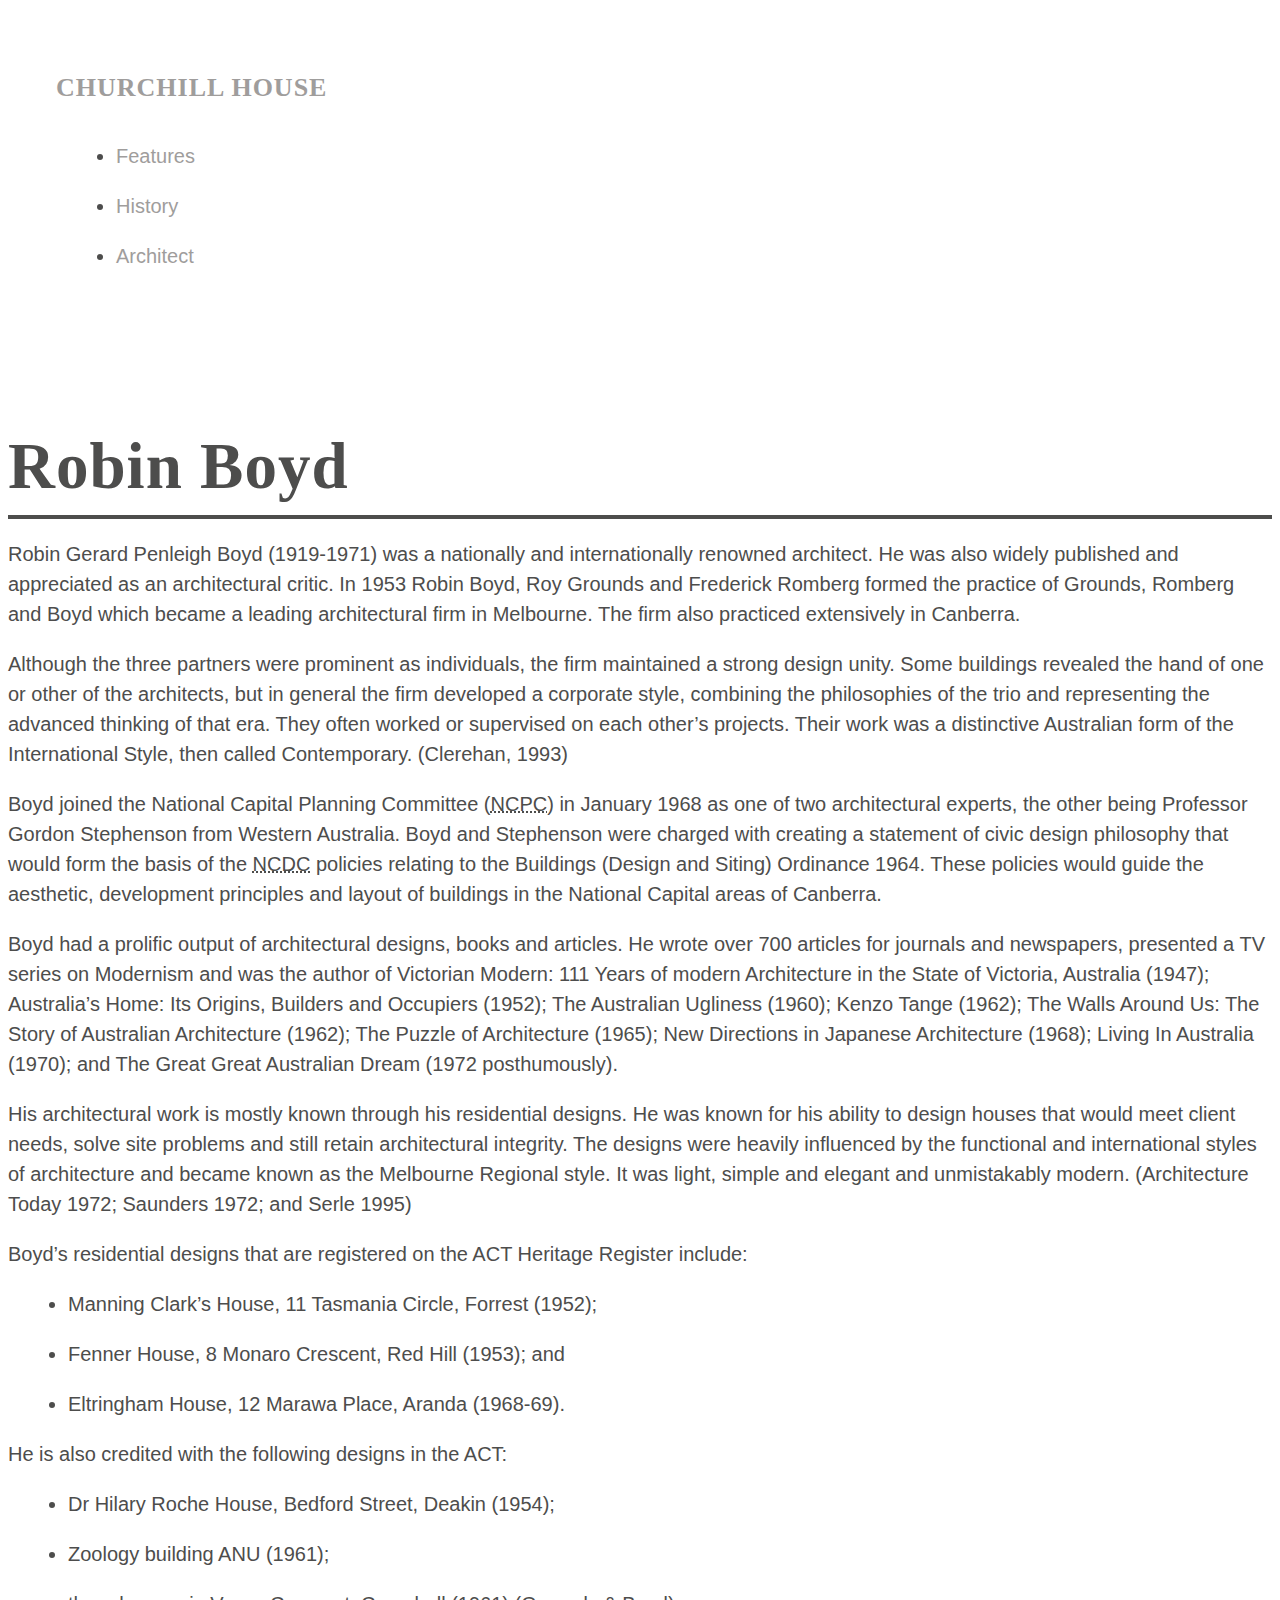
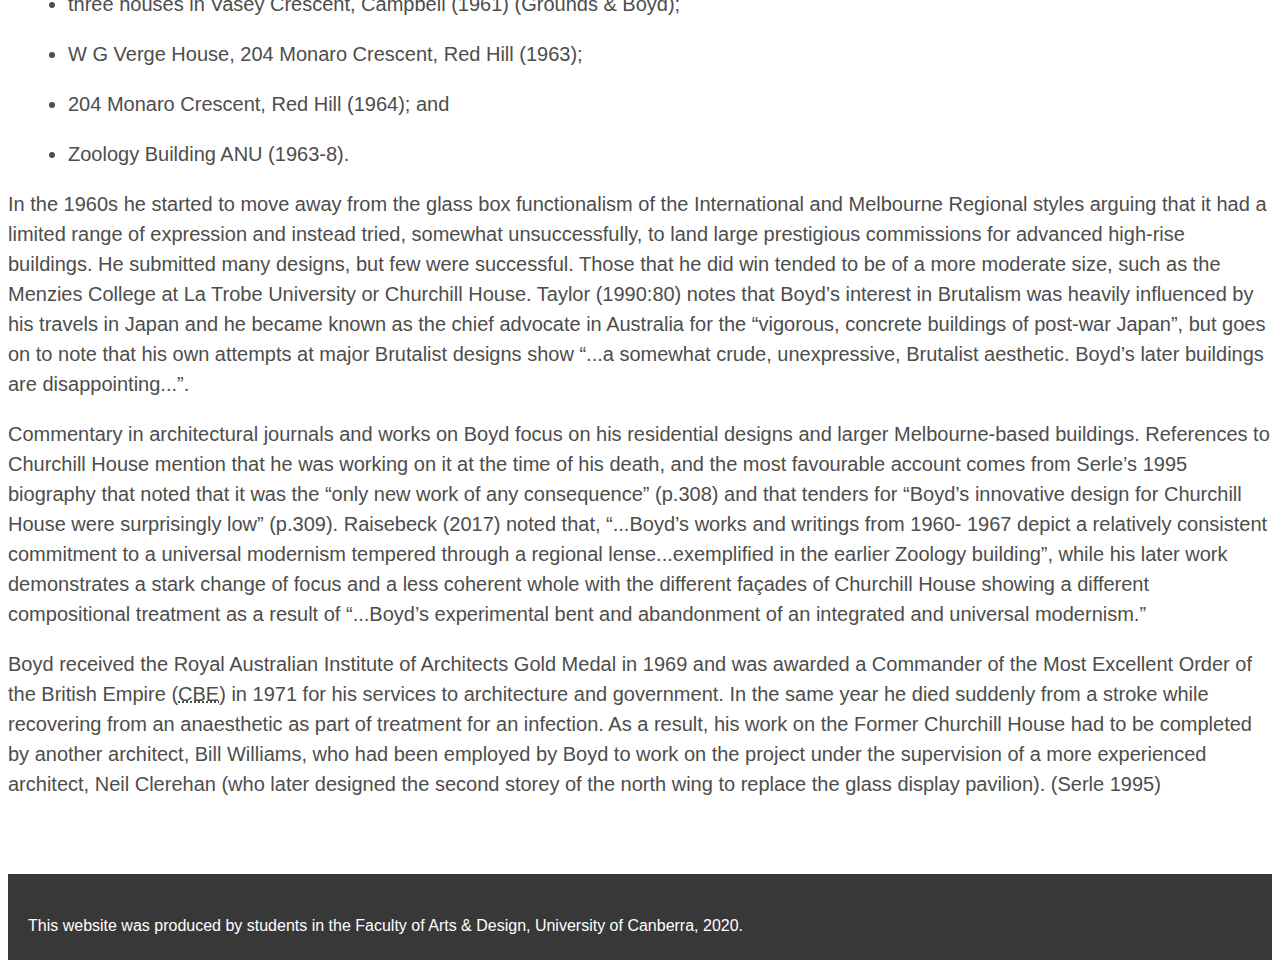
==== architect.html @ b117dc1c "Hamburger menu" ====
<!DOCTYPE html>

<html lang="en">

<head>
    <title>Churchill House</title>
    <meta charset="utf-8">
    <link href="assets/css/reset.css" rel="stylesheet">
    <link href="assets/css/styles.css" rel="stylesheet">
</head>

<body>
    <header>
        <!--Logo used as link to home/landing page-->
        <h1><a href="index.html">Churchill House</a></h1>

        <nav>
            <ul>
                <!--                <li><a href="index.html">Home</a></li>-->
                <li><a href="features.html">Features</a></li>
                <!--                <li><a href="gallery.html">Gallery</a></li>-->
                <li><a href="history.html">History</a></li>
                <li><a href="">Architect</a></li>
            </ul>
        </nav>

    </header>

    <main>

        <h2>Robin Boyd</h2>


        <p>Robin Gerard Penleigh Boyd (1919-1971) was a nationally and internationally renowned architect. He was also widely published and appreciated as an architectural critic. In 1953 Robin Boyd, Roy Grounds and Frederick Romberg formed the practice of Grounds, Romberg and Boyd which became a leading architectural firm in Melbourne. The firm also practiced extensively in Canberra.</p>

        <p>Although the three partners were prominent as individuals, the firm maintained a strong design unity. Some buildings revealed the hand of one or other of the architects, but in general the firm developed a corporate style, combining the philosophies of the trio and representing the advanced thinking of that era. They often worked or supervised on each other’s projects. Their work was a distinctive Australian form of the International Style, then called Contemporary. (Clerehan, 1993)</p>

        <p>Boyd joined the National Capital Planning Committee (<abbr title="National Capital Planning Committee">NCPC</abbr>) in January 1968 as one of two architectural experts, the other being Professor Gordon Stephenson from Western Australia. Boyd and Stephenson were charged with creating a statement of civic design philosophy that would form the basis of the <abbr title="National Capital Development Commission">NCDC</abbr> policies relating to the Buildings (Design and Siting) Ordinance 1964. These policies would guide the aesthetic, development principles and layout of buildings in the National Capital areas of Canberra.</p>

        <p>Boyd had a prolific output of architectural designs, books and articles. He wrote over 700 articles for journals and newspapers, presented a TV series on Modernism and was the author of Victorian Modern: 111 Years of modern Architecture in the State of Victoria, Australia (1947); Australia’s Home: Its Origins, Builders and Occupiers (1952); The Australian Ugliness (1960); Kenzo Tange (1962); The Walls Around Us: The Story of Australian Architecture (1962); The Puzzle of Architecture (1965); New Directions in Japanese Architecture (1968); Living In Australia (1970); and The Great Great Australian Dream (1972 posthumously).</p>

        <p>His architectural work is mostly known through his residential designs. He was known for his ability to design houses that would meet client needs, solve site problems and still retain architectural integrity. The designs were heavily influenced by the functional and international styles of architecture and became known as the Melbourne Regional style. It was light, simple and elegant and unmistakably modern. (Architecture Today 1972; Saunders 1972; and Serle 1995)</p>

        <p>Boyd’s residential designs that are registered on the ACT Heritage Register include:</p>

        <ul>
            <li>Manning Clark’s House, 11 Tasmania Circle, Forrest (1952);</li>
            <li>Fenner House, 8 Monaro Crescent, Red Hill (1953); and</li>
            <li>Eltringham House, 12 Marawa Place, Aranda (1968-69).</li>
        </ul>

        <p>He is also credited with the following designs in the ACT:</p>

        <ul>
            <li>Dr Hilary Roche House, Bedford Street, Deakin (1954);</li>
            <li>Zoology building ANU (1961);</li>
            <li>three houses in Vasey Crescent, Campbell (1961) (Grounds &amp; Boyd);</li>
            <li>W G Verge House, 204 Monaro Crescent, Red Hill (1963);</li>
            <li>204 Monaro Crescent, Red Hill (1964); and</li>
            <li>Zoology Building ANU (1963-8).</li>
        </ul>

        <p>In the 1960s he started to move away from the glass box functionalism of the International and Melbourne Regional styles arguing that it had a limited range of expression and instead tried, somewhat unsuccessfully, to land large prestigious commissions for advanced high-rise buildings. He submitted many designs, but few were successful. Those that he did win tended to be of a more moderate size, such as the Menzies College at La Trobe University or Churchill House. Taylor (1990:80) notes that Boyd’s interest in Brutalism was heavily influenced by his travels in Japan and he became known as the chief advocate in Australia for the <q>vigorous, concrete buildings of post-war Japan</q>, but goes on to note that his own attempts at major Brutalist designs show <q>...a somewhat crude, unexpressive, Brutalist aesthetic. Boyd’s later buildings are disappointing...</q>.</p>

        <p>Commentary in architectural journals and works on Boyd focus on his residential designs and larger Melbourne-based buildings. References to Churchill House mention that he was working on it at the time of his death, and the most favourable account comes from Serle’s 1995 biography that noted that it was the <q>only new work of any consequence</q> (p.308) and that tenders for <q>Boyd’s innovative design for Churchill House were surprisingly low</q> (p.309). Raisebeck (2017) noted that, <q>...Boyd’s works and writings from 1960- 1967 depict a relatively consistent commitment to a universal modernism tempered through a regional lense...exemplified in the earlier Zoology building</q>, while his later work demonstrates a stark change of focus and a less coherent whole with the different fa&ccedil;ades of Churchill House showing a different compositional treatment as a result of <q>...Boyd’s experimental bent and abandonment of an integrated and universal modernism.</q></p>

        <p>Boyd received the Royal Australian Institute of Architects Gold Medal in 1969 and was awarded a Commander of the Most Excellent Order of the British Empire (<abbr title="Commander of the Most Excellent Order of the British Empire">CBE</abbr>) in 1971 for his services to architecture and government. In the same year he died suddenly from a stroke while recovering from an anaesthetic as part of treatment for an infection. As a result, his work on the Former Churchill House had to be completed by another architect, Bill Williams, who had been employed by Boyd to work on the project under the supervision of a more experienced architect, Neil Clerehan (who later designed the second storey of the north wing to replace the glass display pavilion). (Serle 1995)</p>

        <img src="assets/images/extra2-robin-boyd-portrait-copyright-Mark-Strizic.jpg" alt="">

    </main>

    <footer>

        <p>This website was produced by students in the Faculty of Arts &amp; Design, University of Canberra, 2020.</p>
    </footer>


</body>




</html>
---- assets/css/styles.css ----
/*Churchil House 2020*/

@import url(reset.css)
/*    http://meyerweb.com/eric/tools/css/reset/ */

@import url('https://fonts.googleapis.com/css2?family=EB+Garamond:wght@400;600&family=Lato:wght@400;700&display=swap');

hmtl {
    font-size: 20px;
}

body {
    background-color: #ffffff;
    color: #4D4D4C;

    /*    make sure you set family and size on body*/
    font-family: 'Lato', sans-serif;
    font-size: 20px;
}


/*Typographyic Styles*/

h2,
h3,
h4,
h5,
h6 {

    margin-bottom: 20px;
    margin-top: 40px;
}

h1 {
    font-family: 'EB Garamond', serif;
    display: inline-block;
    /*    padding-top: 20px;*/
    /*    padding-bottom: 20px;*/
    font-size: 1.3em;
    color: #4D4D4C;
    text-transform: uppercase;
    letter-spacing: 1px;
}

h2 {
    font-family: 'EB Garamond', serif;
    font-size: 65px;
    border-bottom: 4px solid #4D4D4C;
    padding-bottom: 11px;
    padding-top: 30px;
    letter-spacing: 1px;
    /*    box-sizing: border-box;*/
}

h1,
h2 {
    font-weight: 600;
}

h3 {
    font-family: 'Lato', sans-serif;
    font-size: 26px;
    font-weight: 700;
    padding: 0px 0 10 0;
}

li {
    list-style-type: disc;
    margin-left: 20px;
    line-height: 1.5em;
    margin-top: 20px;
}

p {
    font-family: 'Lato', sans-serif;
    font-size: 20px;
    line-height: 1.5em;
    margin: 20px 0 2px 0;

}

blockquote {
    font-family: 'EB Garamond', serif;
    font-size: 45px;
    line-height: 60px;
}

/*-----------------------------*/

/* Anchor Styles */

a {
    color: #9F9D9C;
    text-decoration: none;
}

a:hover {
    text-decoration: underline;
    color: #4D4D4C;

}

a:visited {
    /*    color: #4D4D4C;*/
}

a:active {
    color: #F2DD0D;
}

/*Main containers*/

.wrapper {
    /*    width: 980px;*/
    width: 60%;
    /*    TOP RIGHT BOTTOM LEFT*/
    margin: 0 auto;
}

header {
    padding: 3rem;
}

/*h1,
nav {
    padding: 0.25rem 0 0.25rem 0;
}

nav {
    float: right;
    /*    color: #9F9D9C;*/
/*    padding-top: 21px;*/

}


/*nav ul {}

nav ul li {
    font-family: 'Lato', sans-serif;
    display: inline;
    font-size: 1rem;
    /*    margin-right: 0.5rem;*/

}

/*nav ul li a {
    color: #9F9D9C;
    text-decoration: none;
    padding: 0.5rem 0;
}

nav ul li a:hover,
nav ul li a.currentpage {
    text-decoration: none;
    color: #4D4D4C;
}*/

.hero {
    min-height: 400px;
    background-image: url(../images/churchill-house-26.jpg);
    background-repeat: no-repeat;
    background-size: cover;
    background-position: top;
    background-color: #393838;
    padding: 22.5rem 0 0 0;
}



main {
    padding: 20px 0;
    overflow: inherit;
}

/*.overlay {*/
position: absolute;
top: o;
left: 0;
width: 100%;
height: 100%;
}


.text-container {
    width: 60%;
    background-color: blueviolet;
}

article {
    -webkit-column-count: 2;
    -moz-column-count: 2;
    column-count: 2;
}

footer {
    color: #ffffff;
    padding: 20px;
    /*    margin-top: 200px;*/
    background-color: #393838;
    /*    display: none;*/
    margin-top: 30px;
}

footer p {
    font-size: 80%;
}

.leftimg {

    /*    width: 65%;*/
    /*    float: left;*/
    max-width: 100%;
    height: auto;
    width: 16rem;
    border: 2px solid #9F9D9C;
    padding: 30px;
    background-color: white;
    margin: 20px 0;
}



/*----------------*/

/* Screen reader only */
.sr-only {
    position: absolute;
    width: 1px;
    height: 1px;
    padding: 0;
    margin: -1px;
    overflow: hidden;
    clip: rect(0, 0, 0, 0);
    border: 0;
}


}

/* Button styling */
.menu-toggle {
    display: inline-block;
    /*    padding: .75em 15px;*/
    line-height: 1em;
    font-size: 1em;
    color: #333;
    width: 40px;
    height: 40px;
    float: right;
}

.icon-hamburger {
    fill: red;
    width: 100%;
    height: 100%;
}




.menu-toggle:hover,
.menu-toggle:focus {
    color: #c00;
}

/*
 Default styles + Mobile first
 Offscreen menu style
*/
.main-menu {
    display: none;
    top: 0;
    height: 100%;
    overflow-y: scroll;
    overflow-x: visible;
    /*    transition: left 0.3s ease,*/
    z-index: 999;
}

.main-menu ul {
    list-style: none;
    margin: 0;
    padding: 2.5em 0 0;
    min-height: 100%;
    width: 200px;
    background: #1a1a1a;
}

.main-menu a {
    display: block;
    padding: .75em 15px;
    line-height: 1em;
    font-size: 1em;
    color: #fff;
    text-decoration: none;
    border-bottom: 1px solid #383838;
}

.main-menu li:first-child a {
    border-top: 1px solid #383838;
}

.main-menu a:hover,
.main-menu a:focus {
    background: #333;
    text-decoration: underline;
}

.menu-close {
    position: absolute;
    right: 0;
    top: 0;
    width: 40px;
    height: 40px;
    fill: red;
}



/*
 On small devices, allow it to toggle...
*/
/*
 :target for non-JavaScript
 [aria-expanded] will be used if/when JavaScript is added to improve interaction, though it's completely optional.
*/
.main-menu:target,
.main-menu[aria-expanded="true"] {
    display: block;
    /*    left: 0;*/
    outline: none;

}

.main-menu:target .menu-close,
.main-menu[aria-expanded="true"] .menu-close {
    z-index: 1001;
}

.main-menu:target ul,
.main-menu[aria-expanded="true"] ul {
    position: relative;
    z-index: 1000;
}

/* 
 We could us `.main-menu:target:after`, but
 it wouldn't be clickable.
*/
.main-menu:target + .backdrop,
.main-menu[aria-expanded="true"] + .backdrop {
    position: absolute;
    display: block;
    left: 0;
    top: 0;
    width: 100%;
    height: 100%;
    z-index: 998;
    background: #000;
    background: rgba(0, 0, 0, .85);
    cursor: default;
}

@supports (position: fixed) {

    .main-menu,
    .main-menu:target + .backdrop,
    .main-menu[aria-expanded="true"] + .backdrop {
        position: fixed;
    }
}

/*
 Larger screen styling
 Horizontal menu
*/
@media (min-width: 768px) {

    .menu-toggle,
    .main-menu .menu-close {
        display: none;
    }

    /* Undo positioning of off-canvas menu */
    .main-menu {
        position: relative;
        left: auto;
        top: auto;
        height: auto;
        display: block;
    }

    .main-menu ul {
        display: flex;

        /* Undo off-canvas styling */
        padding: 0;
        -webkit-box-shadow: none;
        -moz-box-shadow: none;
        box-shadow: none;
        height: auto;
        width: auto;
        background: none;
    }

    .main-menu a {
        color: #06c;
        border: 0 !important;
        /* Remove borders from off-canvas styling */
    }

    .main-menu a:hover,
    .main-menu a:focus {
        background: none;
        /* Remove background from off-canvas styling */
        color: #c00;
    }
}



/*-----------------*/



/*Media */

@media (max-width: 900px; ) {
    .grid-2-col {
        grid-template-columns: repeat (2, 1fr);
        grid-column-gap: 10px;
    }

    .grid-2-col {
        max-height: 400px;
        margin: 0 auto;

    }
}

@media (max-width: 750px; ) {
    nav {
        display: initial;
    }
}

@media (max-width: 510px; ) {
    /*    Hamburger menu appears*/
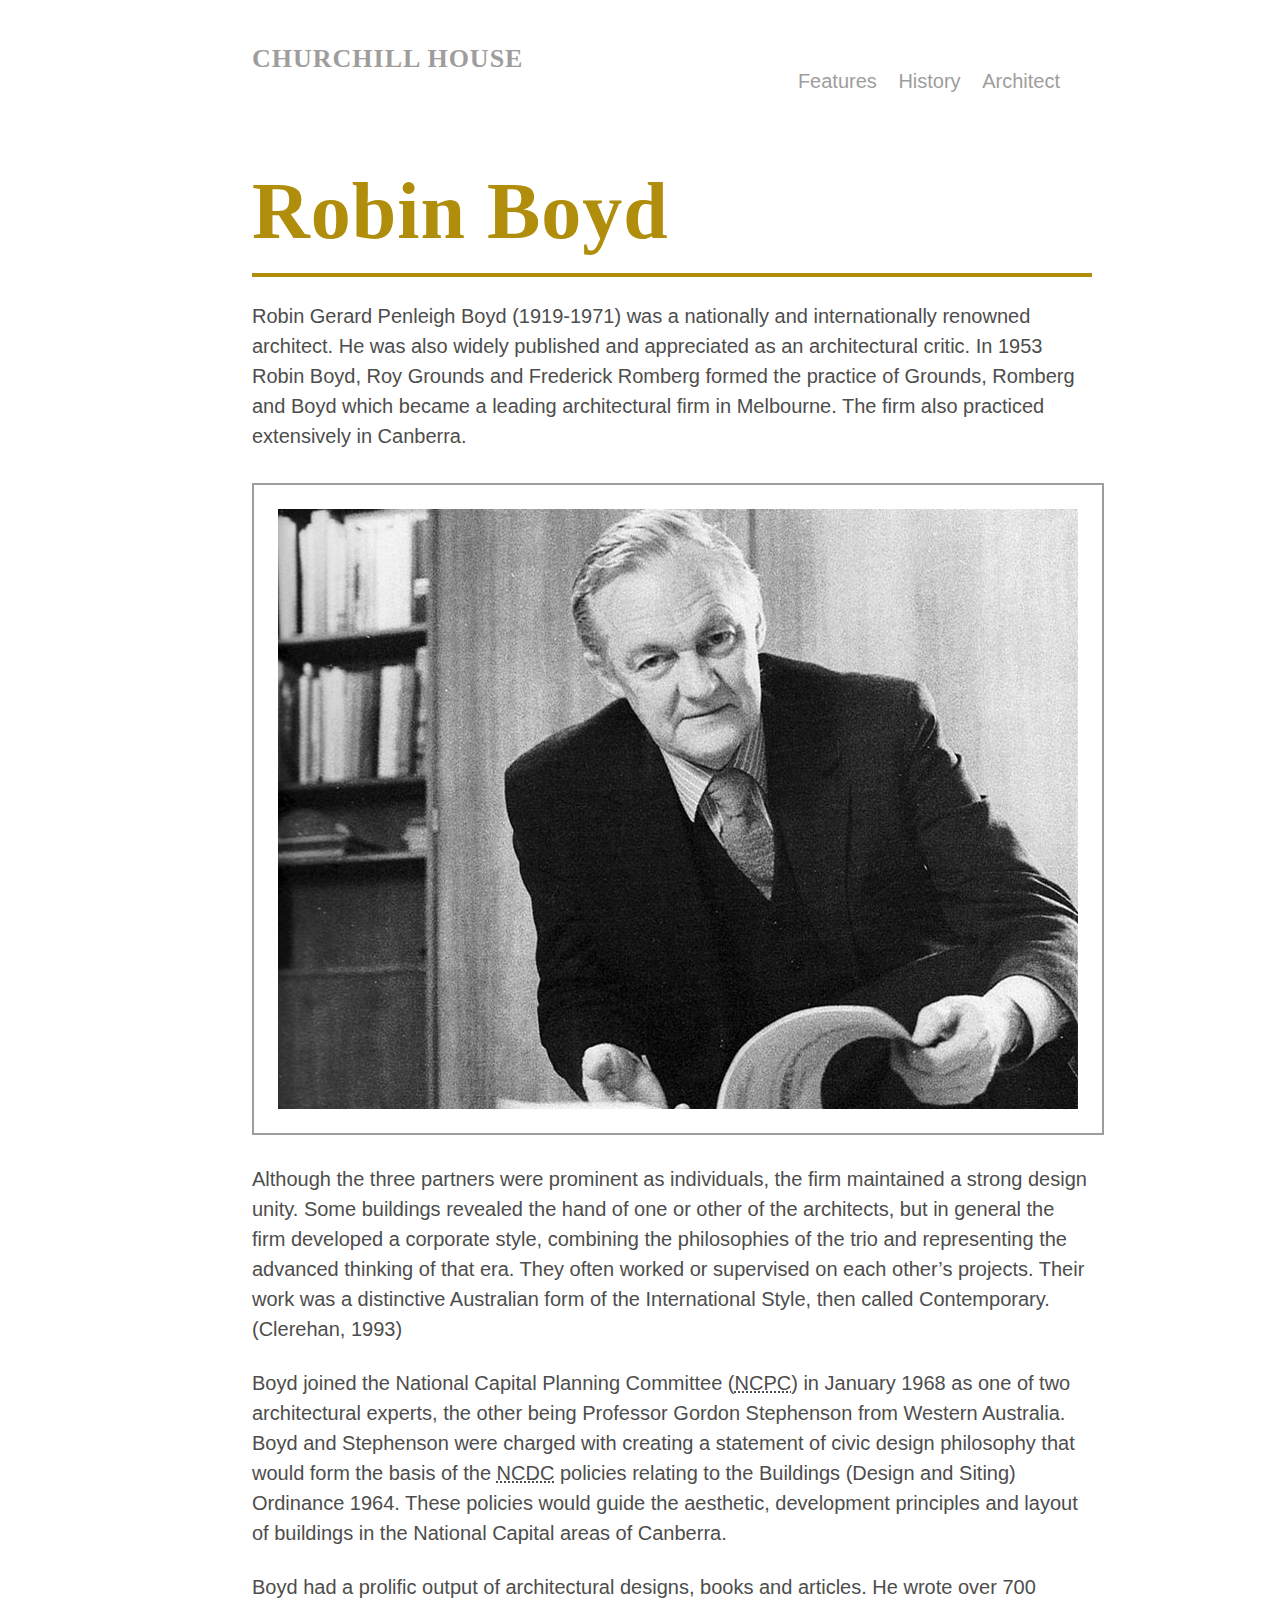
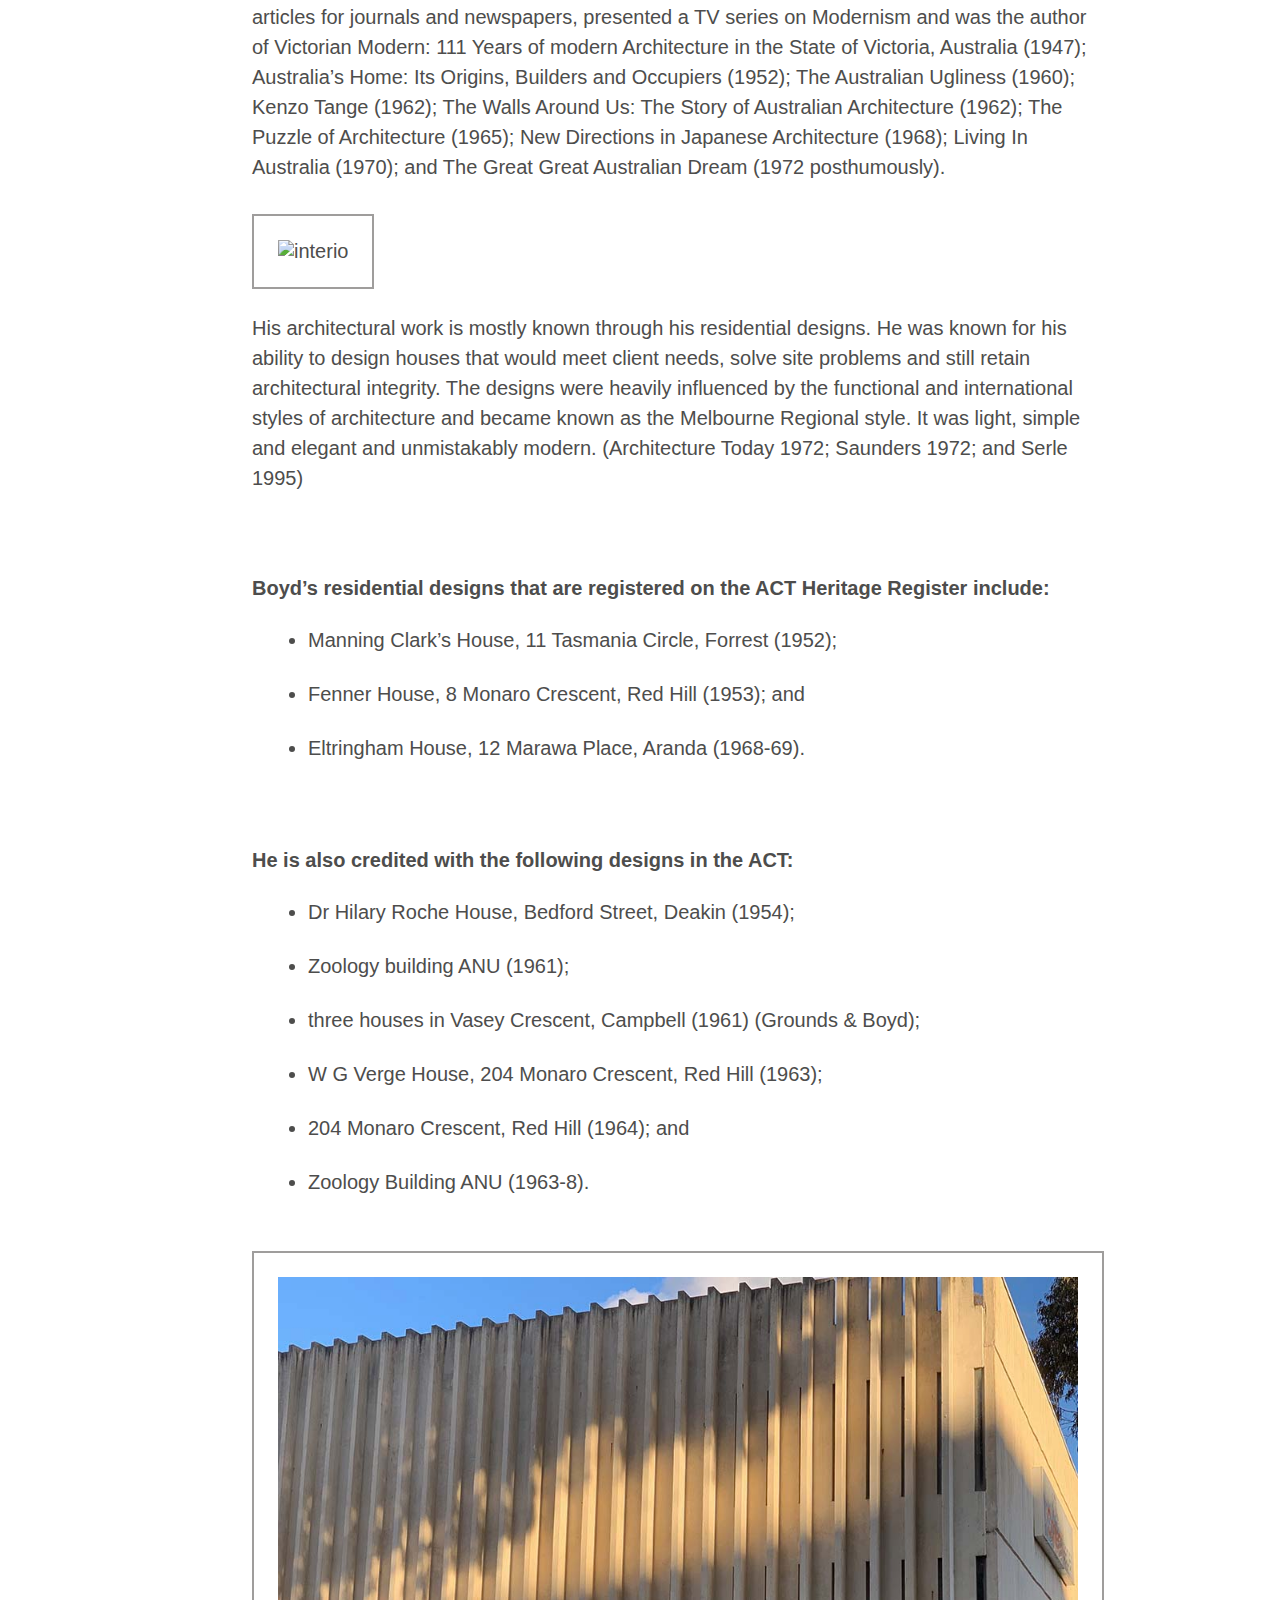
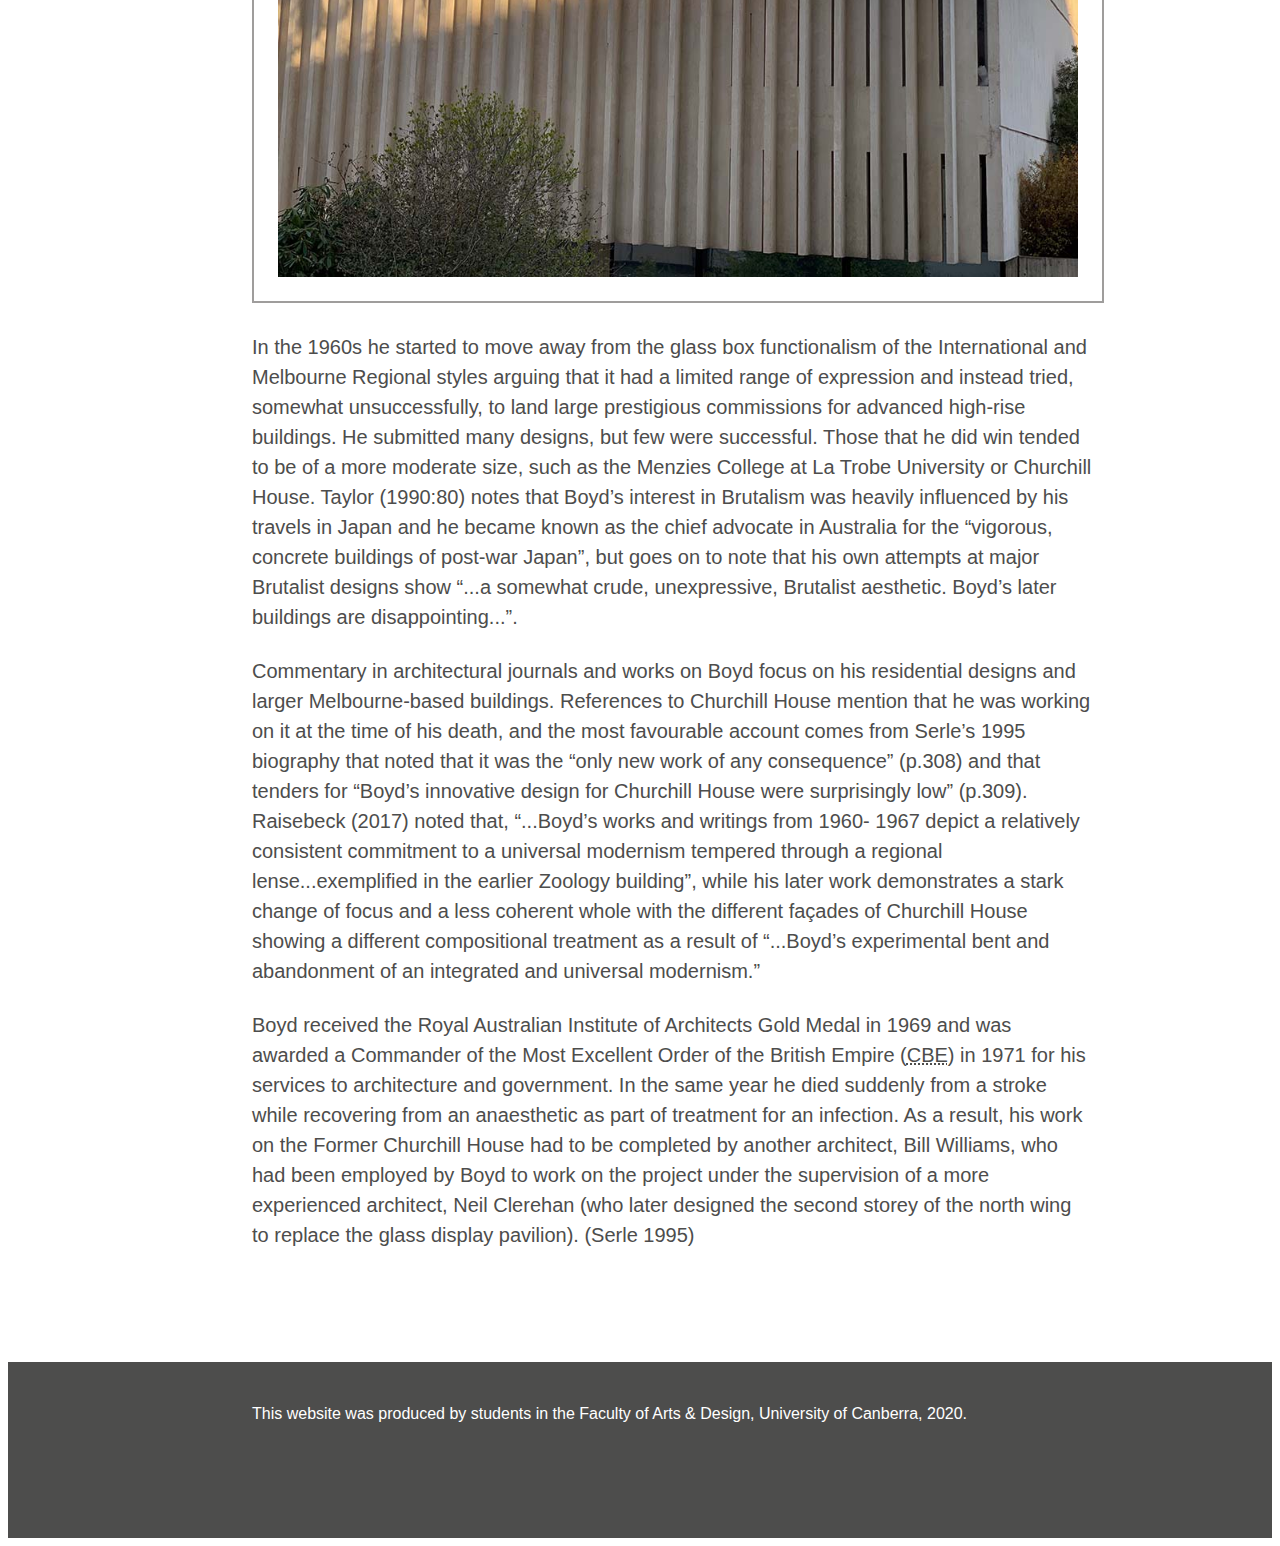
==== commit 4dbe91c5: "Final submission" ====
--- a/architect.html
+++ b/architect.html
@@ -7,72 +7,89 @@
     <meta charset="utf-8">
     <link href="assets/css/reset.css" rel="stylesheet">
     <link href="assets/css/styles.css" rel="stylesheet">
+    <meta name="viewport" content="width=device-width, initial-scale=1">
 </head>
 
 <body>
     <header>
-        <!--Logo used as link to home/landing page-->
-        <h1><a href="index.html">Churchill House</a></h1>
+        <div class="wrapper">
+            <!--Logo used as link to home/landing page-->
+            <h1><a href="index.html">Churchill House</a></h1>
 
-        <nav>
-            <ul>
-                <!--                <li><a href="index.html">Home</a></li>-->
-                <li><a href="features.html">Features</a></li>
-                <!--                <li><a href="gallery.html">Gallery</a></li>-->
-                <li><a href="history.html">History</a></li>
-                <li><a href="">Architect</a></li>
-            </ul>
-        </nav>
-
+            <nav>
+                <ul>
+                    <li><a href="features.html">Features</a></li>
+                    <li><a href="history.html">History</a></li>
+                    <li><a href="">Architect</a></li>
+                </ul>
+            </nav>
+        </div>
     </header>
 
-    <main>
+    <div class="wrapper">
+        <main>
 
-        <h2>Robin Boyd</h2>
+            <div class="text-container">
+
+                <h2>Robin Boyd</h2>
+
+                <p>Robin Gerard Penleigh Boyd (1919-1971) was a nationally and internationally renowned architect. He was also widely published and appreciated as an architectural critic. In 1953 Robin Boyd, Roy Grounds and Frederick Romberg formed the practice of Grounds, Romberg and Boyd which became a leading architectural firm in Melbourne. The firm also practiced extensively in Canberra.</p>
+
+                <img src="assets/images/extra2-robin-boyd-portrait-copyright-Mark-Strizic-med.jpg" alt="portait" class="centerimg">
+
+                <p>Although the three partners were prominent as individuals, the firm maintained a strong design unity. Some buildings revealed the hand of one or other of the architects, but in general the firm developed a corporate style, combining the philosophies of the trio and representing the advanced thinking of that era. They often worked or supervised on each other’s projects. Their work was a distinctive Australian form of the International Style, then called Contemporary. (Clerehan, 1993)</p>
+
+                <p>Boyd joined the National Capital Planning Committee (<abbr title="National Capital Planning Committee">NCPC</abbr>) in January 1968 as one of two architectural experts, the other being Professor Gordon Stephenson from Western Australia. Boyd and Stephenson were charged with creating a statement of civic design philosophy that would form the basis of the <abbr title="National Capital Development Commission">NCDC</abbr> policies relating to the Buildings (Design and Siting) Ordinance 1964. These policies would guide the aesthetic, development principles and layout of buildings in the National Capital areas of Canberra.</p>
+
+                <p>Boyd had a prolific output of architectural designs, books and articles. He wrote over 700 articles for journals and newspapers, presented a TV series on Modernism and was the author of Victorian Modern: 111 Years of modern Architecture in the State of Victoria, Australia (1947); Australia’s Home: Its Origins, Builders and Occupiers (1952); The Australian Ugliness (1960); Kenzo Tange (1962); The Walls Around Us: The Story of Australian Architecture (1962); The Puzzle of Architecture (1965); New Directions in Japanese Architecture (1968); Living In Australia (1970); and The Great Great Australian Dream (1972 posthumously).</p>
+
+                <img src="assets/images/churchill-house-24.jpg" alt="interio" class="centerimg">
+
+                <p>His architectural work is mostly known through his residential designs. He was known for his ability to design houses that would meet client needs, solve site problems and still retain architectural integrity. The designs were heavily influenced by the functional and international styles of architecture and became known as the Melbourne Regional style. It was light, simple and elegant and unmistakably modern. (Architecture Today 1972; Saunders 1972; and Serle 1995)</p>
 
 
-        <p>Robin Gerard Penleigh Boyd (1919-1971) was a nationally and internationally renowned architect. He was also widely published and appreciated as an architectural critic. In 1953 Robin Boyd, Roy Grounds and Frederick Romberg formed the practice of Grounds, Romberg and Boyd which became a leading architectural firm in Melbourne. The firm also practiced extensively in Canberra.</p>
+                <h4>Boyd’s residential designs that are registered on the ACT Heritage Register include:</h4>
 
-        <p>Although the three partners were prominent as individuals, the firm maintained a strong design unity. Some buildings revealed the hand of one or other of the architects, but in general the firm developed a corporate style, combining the philosophies of the trio and representing the advanced thinking of that era. They often worked or supervised on each other’s projects. Their work was a distinctive Australian form of the International Style, then called Contemporary. (Clerehan, 1993)</p>
+                <ul>
+                    <li>Manning Clark’s House, 11 Tasmania Circle, Forrest (1952);</li>
+                    <li>Fenner House, 8 Monaro Crescent, Red Hill (1953); and</li>
+                    <li>Eltringham House, 12 Marawa Place, Aranda (1968-69).</li>
+                </ul>
 
-        <p>Boyd joined the National Capital Planning Committee (<abbr title="National Capital Planning Committee">NCPC</abbr>) in January 1968 as one of two architectural experts, the other being Professor Gordon Stephenson from Western Australia. Boyd and Stephenson were charged with creating a statement of civic design philosophy that would form the basis of the <abbr title="National Capital Development Commission">NCDC</abbr> policies relating to the Buildings (Design and Siting) Ordinance 1964. These policies would guide the aesthetic, development principles and layout of buildings in the National Capital areas of Canberra.</p>
+                <h4>He is also credited with the following designs in the ACT:</h4>
 
-        <p>Boyd had a prolific output of architectural designs, books and articles. He wrote over 700 articles for journals and newspapers, presented a TV series on Modernism and was the author of Victorian Modern: 111 Years of modern Architecture in the State of Victoria, Australia (1947); Australia’s Home: Its Origins, Builders and Occupiers (1952); The Australian Ugliness (1960); Kenzo Tange (1962); The Walls Around Us: The Story of Australian Architecture (1962); The Puzzle of Architecture (1965); New Directions in Japanese Architecture (1968); Living In Australia (1970); and The Great Great Australian Dream (1972 posthumously).</p>
+                <ul>
+                    <li>Dr Hilary Roche House, Bedford Street, Deakin (1954);</li>
+                    <li>Zoology building ANU (1961);</li>
+                    <li>three houses in Vasey Crescent, Campbell (1961) (Grounds &amp; Boyd);</li>
+                    <li>W G Verge House, 204 Monaro Crescent, Red Hill (1963);</li>
+                    <li>204 Monaro Crescent, Red Hill (1964); and</li>
+                    <li>Zoology Building ANU (1963-8).</li>
+                </ul>
 
-        <p>His architectural work is mostly known through his residential designs. He was known for his ability to design houses that would meet client needs, solve site problems and still retain architectural integrity. The designs were heavily influenced by the functional and international styles of architecture and became known as the Melbourne Regional style. It was light, simple and elegant and unmistakably modern. (Architecture Today 1972; Saunders 1972; and Serle 1995)</p>
 
-        <p>Boyd’s residential designs that are registered on the ACT Heritage Register include:</p>
+                <img src="assets/images/churchill-house-39-med.jpg" alt="interio" class="centerimg">
 
-        <ul>
-            <li>Manning Clark’s House, 11 Tasmania Circle, Forrest (1952);</li>
-            <li>Fenner House, 8 Monaro Crescent, Red Hill (1953); and</li>
-            <li>Eltringham House, 12 Marawa Place, Aranda (1968-69).</li>
-        </ul>
 
-        <p>He is also credited with the following designs in the ACT:</p>
 
-        <ul>
-            <li>Dr Hilary Roche House, Bedford Street, Deakin (1954);</li>
-            <li>Zoology building ANU (1961);</li>
-            <li>three houses in Vasey Crescent, Campbell (1961) (Grounds &amp; Boyd);</li>
-            <li>W G Verge House, 204 Monaro Crescent, Red Hill (1963);</li>
-            <li>204 Monaro Crescent, Red Hill (1964); and</li>
-            <li>Zoology Building ANU (1963-8).</li>
-        </ul>
+                <p>In the 1960s he started to move away from the glass box functionalism of the International and Melbourne Regional styles arguing that it had a limited range of expression and instead tried, somewhat unsuccessfully, to land large prestigious commissions for advanced high-rise buildings. He submitted many designs, but few were successful. Those that he did win tended to be of a more moderate size, such as the Menzies College at La Trobe University or Churchill House. Taylor (1990:80) notes that Boyd’s interest in Brutalism was heavily influenced by his travels in Japan and he became known as the chief advocate in Australia for the <q>vigorous, concrete buildings of post-war Japan</q>, but goes on to note that his own attempts at major Brutalist designs show <q>...a somewhat crude, unexpressive, Brutalist aesthetic. Boyd’s later buildings are disappointing...</q>.</p>
 
-        <p>In the 1960s he started to move away from the glass box functionalism of the International and Melbourne Regional styles arguing that it had a limited range of expression and instead tried, somewhat unsuccessfully, to land large prestigious commissions for advanced high-rise buildings. He submitted many designs, but few were successful. Those that he did win tended to be of a more moderate size, such as the Menzies College at La Trobe University or Churchill House. Taylor (1990:80) notes that Boyd’s interest in Brutalism was heavily influenced by his travels in Japan and he became known as the chief advocate in Australia for the <q>vigorous, concrete buildings of post-war Japan</q>, but goes on to note that his own attempts at major Brutalist designs show <q>...a somewhat crude, unexpressive, Brutalist aesthetic. Boyd’s later buildings are disappointing...</q>.</p>
+                <p>Commentary in architectural journals and works on Boyd focus on his residential designs and larger Melbourne-based buildings. References to Churchill House mention that he was working on it at the time of his death, and the most favourable account comes from Serle’s 1995 biography that noted that it was the <q>only new work of any consequence</q> (p.308) and that tenders for <q>Boyd’s innovative design for Churchill House were surprisingly low</q> (p.309). Raisebeck (2017) noted that, <q>...Boyd’s works and writings from 1960- 1967 depict a relatively consistent commitment to a universal modernism tempered through a regional lense...exemplified in the earlier Zoology building</q>, while his later work demonstrates a stark change of focus and a less coherent whole with the different fa&ccedil;ades of Churchill House showing a different compositional treatment as a result of <q>...Boyd’s experimental bent and abandonment of an integrated and universal modernism.</q></p>
 
-        <p>Commentary in architectural journals and works on Boyd focus on his residential designs and larger Melbourne-based buildings. References to Churchill House mention that he was working on it at the time of his death, and the most favourable account comes from Serle’s 1995 biography that noted that it was the <q>only new work of any consequence</q> (p.308) and that tenders for <q>Boyd’s innovative design for Churchill House were surprisingly low</q> (p.309). Raisebeck (2017) noted that, <q>...Boyd’s works and writings from 1960- 1967 depict a relatively consistent commitment to a universal modernism tempered through a regional lense...exemplified in the earlier Zoology building</q>, while his later work demonstrates a stark change of focus and a less coherent whole with the different fa&ccedil;ades of Churchill House showing a different compositional treatment as a result of <q>...Boyd’s experimental bent and abandonment of an integrated and universal modernism.</q></p>
+                <p>Boyd received the Royal Australian Institute of Architects Gold Medal in 1969 and was awarded a Commander of the Most Excellent Order of the British Empire (<abbr title="Commander of the Most Excellent Order of the British Empire">CBE</abbr>) in 1971 for his services to architecture and government. In the same year he died suddenly from a stroke while recovering from an anaesthetic as part of treatment for an infection. As a result, his work on the Former Churchill House had to be completed by another architect, Bill Williams, who had been employed by Boyd to work on the project under the supervision of a more experienced architect, Neil Clerehan (who later designed the second storey of the north wing to replace the glass display pavilion). (Serle 1995)</p>
 
-        <p>Boyd received the Royal Australian Institute of Architects Gold Medal in 1969 and was awarded a Commander of the Most Excellent Order of the British Empire (<abbr title="Commander of the Most Excellent Order of the British Empire">CBE</abbr>) in 1971 for his services to architecture and government. In the same year he died suddenly from a stroke while recovering from an anaesthetic as part of treatment for an infection. As a result, his work on the Former Churchill House had to be completed by another architect, Bill Williams, who had been employed by Boyd to work on the project under the supervision of a more experienced architect, Neil Clerehan (who later designed the second storey of the north wing to replace the glass display pavilion). (Serle 1995)</p>
+            </div>
 
-        <img src="assets/images/extra2-robin-boyd-portrait-copyright-Mark-Strizic.jpg" alt="">
 
-    </main>
+        </main>
+    </div>
 
     <footer>
-
-        <p>This website was produced by students in the Faculty of Arts &amp; Design, University of Canberra, 2020.</p>
+        <div class="wrapper">
+            <div class="text-container">
+                <p>This website was produced by students in the Faculty of Arts &amp; Design, University of Canberra, 2020.</p>
+            </div>
+        </div>
     </footer>
 
 
--- a/assets/css/styles.css
+++ b/assets/css/styles.css
@@ -1,9 +1,10 @@
-/*Churchil House 2020*/
+/*-------- Churchil House 2020 ---------*/
 
 @import url(reset.css)
 /*    http://meyerweb.com/eric/tools/css/reset/ */
 
-@import url('https://fonts.googleapis.com/css2?family=EB+Garamond:wght@400;600&family=Lato:wght@400;700&display=swap');
+@import url('https://fonts.googleapis.com/css2?family=EB+Garamond:wght@400;600&family=Lato:ital,wght@0,400;0,700;1,400&display=swap');
+
 
 hmtl {
     font-size: 20px;
@@ -19,7 +20,7 @@
 }
 
 
-/*Typographyic Styles*/
+/*-------- Typographyic Styles ---------*/
 
 h2,
 h3,
@@ -34,22 +35,20 @@
 h1 {
     font-family: 'EB Garamond', serif;
     display: inline-block;
-    /*    padding-top: 20px;*/
-    /*    padding-bottom: 20px;*/
     font-size: 1.3em;
     color: #4D4D4C;
     text-transform: uppercase;
     letter-spacing: 1px;
+    margin: 0 2rem 0 2rem;
 }
 
 h2 {
     font-family: 'EB Garamond', serif;
-    font-size: 65px;
-    border-bottom: 4px solid #4D4D4C;
-    padding-bottom: 11px;
-    padding-top: 30px;
+    font-size: 4em;
+    color: #B08D0A;
+    border-bottom: 4px solid #B08D0A;
+    padding-bottom: 1rem;
     letter-spacing: 1px;
-    /*    box-sizing: border-box;*/
 }
 
 h1,
@@ -59,35 +58,55 @@
 
 h3 {
     font-family: 'Lato', sans-serif;
-    font-size: 26px;
+    font-size: 1.4em;
+    color: #4D4D4C;
     font-weight: 700;
     padding: 0px 0 10 0;
+    margin-top: 5rem;
+
+}
+
+h4 {
+    font-family: 'Lato', sans-serif;
+    font-size: 1em;
+    color: #4D4D4C;
+    font-weight: 700;
+    padding: 0px 0 10 0;
+    margin-top: 5rem;
+    line-height: 1.5em;
 }
 
 li {
     list-style-type: disc;
-    margin-left: 20px;
+    margin-left: 1rem;
+    line-height: 1.7em;
+    margin-top: 20px;
+}
+
+p {
+    font-family: 'Lato', sans-serif;
+    font-size: 1em;
     line-height: 1.5em;
-    margin-top: 20px;
-}
-
-p {
-    font-family: 'Lato', sans-serif;
-    font-size: 20px;
-    line-height: 1.5em;
-    margin: 20px 0 2px 0;
-
-}
-
-blockquote {
-    font-family: 'EB Garamond', serif;
-    font-size: 45px;
-    line-height: 60px;
-}
-
-/*-----------------------------*/
-
-/* Anchor Styles */
+    margin: 1.5rem 0 0 0;
+
+}
+
+
+q {
+    quotes: "“""”";
+}
+
+q::before {
+    content: open-quote;
+}
+
+q::after {
+    content: close-quote;
+}
+
+
+
+/*------- Anchor Styles ---------*/
 
 a {
     color: #9F9D9C;
@@ -105,46 +124,44 @@
 }
 
 a:active {
-    color: #F2DD0D;
-}
-
-/*Main containers*/
+    color: #B08D0A;
+}
+
+
+
+/*--------- Main containers ----------*/
 
 .wrapper {
-    /*    width: 980px;*/
-    width: 60%;
-    /*    TOP RIGHT BOTTOM LEFT*/
+    width: 840px;
     margin: 0 auto;
-}
+
+}
+
 
 header {
-    padding: 3rem;
-}
-
-/*h1,
+    padding: 2rem;
+}
+
+h1,
 nav {
     padding: 0.25rem 0 0.25rem 0;
 }
 
 nav {
     float: right;
-    /*    color: #9F9D9C;*/
-/*    padding-top: 21px;*/
-
-}
-
-
-/*nav ul {}
+    color: #9F9D9C;
+
+}
+
+nav ul {}
 
 nav ul li {
     font-family: 'Lato', sans-serif;
     display: inline;
-    font-size: 1rem;
-    /*    margin-right: 0.5rem;*/
-
-}
-
-/*nav ul li a {
+    font-size: 1em;
+}
+
+nav ul li a {
     color: #9F9D9C;
     text-decoration: none;
     padding: 0.5rem 0;
@@ -154,296 +171,91 @@
 nav ul li a.currentpage {
     text-decoration: none;
     color: #4D4D4C;
-}*/
+}
+
+
+nav ul li a:active {
+    color: #B08D0A;
+}
+
 
 .hero {
-    min-height: 400px;
-    background-image: url(../images/churchill-house-26.jpg);
+    min-height: 450px;
+    min-width: 100%;
+    background-image: url(../images/extra1-churchill-house-by-robin-boyd-photo-copyright-darren-bradley-home.jpg);
     background-repeat: no-repeat;
     background-size: cover;
     background-position: top;
-    background-color: #393838;
-    padding: 22.5rem 0 0 0;
+    background-color: #4D4D4C;
+    padding: 5rem 0 0 0;
 }
 
 
 
 main {
-    padding: 20px 0;
+    padding: 1rem 0;
     overflow: inherit;
 }
 
-/*.overlay {*/
-position: absolute;
-top: o;
-left: 0;
-width: 100%;
-height: 100%;
-}
-
-
-.text-container {
-    width: 60%;
-    background-color: blueviolet;
-}
-
-article {
-    -webkit-column-count: 2;
-    -moz-column-count: 2;
-    column-count: 2;
-}
 
 footer {
     color: #ffffff;
-    padding: 20px;
-    /*    margin-top: 200px;*/
-    background-color: #393838;
-    /*    display: none;*/
-    margin-top: 30px;
-}
+    background-color: #4D4D4C;
+    padding-bottom: 2rem;
+    clear: both;
+    position: relative;
+    height: 8rem;
+    padding-top: 1rem;
+    margin-top: 2rem;
+}
+
 
 footer p {
     font-size: 80%;
 }
 
+
+
+/*----------Clsses Styles----------*/
+
+.text-container {
+    width: 100%;
+    margin: 0 2rem 4rem 2rem;
+}
+
+
+.column-left {
+    float: left;
+    box-sizing: border-box;
+    overflow-x: visible;
+    z-index: 999;
+    margin-bottom: 4rem;
+}
+
+
+.column-right {
+    float: right;
+    box-sizing: border-box;
+    overflow-x: visible;
+    z-index: 999;
+    margin-bottom: 4rem;
+}
+
+
+
+
 .leftimg {
-
-    /*    width: 65%;*/
-    /*    float: left;*/
-    max-width: 100%;
     height: auto;
-    width: 16rem;
+    width: 22rem;
     border: 2px solid #9F9D9C;
-    padding: 30px;
+    padding: 1.5rem;
     background-color: white;
-    margin: 20px 0;
-}
-
-
-
-/*----------------*/
-
-/* Screen reader only */
-.sr-only {
-    position: absolute;
-    width: 1px;
-    height: 1px;
-    padding: 0;
-    margin: -1px;
-    overflow: hidden;
-    clip: rect(0, 0, 0, 0);
-    border: 0;
-}
-
-
-}
-
-/* Button styling */
-.menu-toggle {
-    display: inline-block;
-    /*    padding: .75em 15px;*/
-    line-height: 1em;
-    font-size: 1em;
-    color: #333;
-    width: 40px;
-    height: 40px;
-    float: right;
-}
-
-.icon-hamburger {
-    fill: red;
-    width: 100%;
-    height: 100%;
-}
-
-
-
-
-.menu-toggle:hover,
-.menu-toggle:focus {
-    color: #c00;
-}
-
-/*
- Default styles + Mobile first
- Offscreen menu style
-*/
-.main-menu {
-    display: none;
-    top: 0;
-    height: 100%;
-    overflow-y: scroll;
-    overflow-x: visible;
-    /*    transition: left 0.3s ease,*/
-    z-index: 999;
-}
-
-.main-menu ul {
-    list-style: none;
-    margin: 0;
-    padding: 2.5em 0 0;
-    min-height: 100%;
-    width: 200px;
-    background: #1a1a1a;
-}
-
-.main-menu a {
-    display: block;
-    padding: .75em 15px;
-    line-height: 1em;
-    font-size: 1em;
-    color: #fff;
-    text-decoration: none;
-    border-bottom: 1px solid #383838;
-}
-
-.main-menu li:first-child a {
-    border-top: 1px solid #383838;
-}
-
-.main-menu a:hover,
-.main-menu a:focus {
-    background: #333;
-    text-decoration: underline;
-}
-
-.menu-close {
-    position: absolute;
-    right: 0;
-    top: 0;
-    width: 40px;
-    height: 40px;
-    fill: red;
-}
-
-
-
-/*
- On small devices, allow it to toggle...
-*/
-/*
- :target for non-JavaScript
- [aria-expanded] will be used if/when JavaScript is added to improve interaction, though it's completely optional.
-*/
-.main-menu:target,
-.main-menu[aria-expanded="true"] {
-    display: block;
-    /*    left: 0;*/
-    outline: none;
-
-}
-
-.main-menu:target .menu-close,
-.main-menu[aria-expanded="true"] .menu-close {
-    z-index: 1001;
-}
-
-.main-menu:target ul,
-.main-menu[aria-expanded="true"] ul {
-    position: relative;
-    z-index: 1000;
-}
-
-/* 
- We could us `.main-menu:target:after`, but
- it wouldn't be clickable.
-*/
-.main-menu:target + .backdrop,
-.main-menu[aria-expanded="true"] + .backdrop {
-    position: absolute;
-    display: block;
-    left: 0;
-    top: 0;
-    width: 100%;
-    height: 100%;
-    z-index: 998;
-    background: #000;
-    background: rgba(0, 0, 0, .85);
-    cursor: default;
-}
-
-@supports (position: fixed) {
-
-    .main-menu,
-    .main-menu:target + .backdrop,
-    .main-menu[aria-expanded="true"] + .backdrop {
-        position: fixed;
-    }
-}
-
-/*
- Larger screen styling
- Horizontal menu
-*/
-@media (min-width: 768px) {
-
-    .menu-toggle,
-    .main-menu .menu-close {
-        display: none;
-    }
-
-    /* Undo positioning of off-canvas menu */
-    .main-menu {
-        position: relative;
-        left: auto;
-        top: auto;
-        height: auto;
-        display: block;
-    }
-
-    .main-menu ul {
-        display: flex;
-
-        /* Undo off-canvas styling */
-        padding: 0;
-        -webkit-box-shadow: none;
-        -moz-box-shadow: none;
-        box-shadow: none;
-        height: auto;
-        width: auto;
-        background: none;
-    }
-
-    .main-menu a {
-        color: #06c;
-        border: 0 !important;
-        /* Remove borders from off-canvas styling */
-    }
-
-    .main-menu a:hover,
-    .main-menu a:focus {
-        background: none;
-        /* Remove background from off-canvas styling */
-        color: #c00;
-    }
-}
-
-
-
-/*-----------------*/
-
-
-
-/*Media */
-
-@media (max-width: 900px; ) {
-    .grid-2-col {
-        grid-template-columns: repeat (2, 1fr);
-        grid-column-gap: 10px;
-    }
-
-    .grid-2-col {
-        max-height: 400px;
-        margin: 0 auto;
-
-    }
-}
-
-@media (max-width: 750px; ) {
-    nav {
-        display: initial;
-    }
-}
-
-@media (max-width: 510px; ) {
-    /*    Hamburger menu appears*/
+}
+
+.centerimg {
+    width: 50rem;
+    border: 2px solid #9F9D9C;
+    padding: 1.5rem;
+    margin-top: 2rem;
+    background-color: white;
+}
